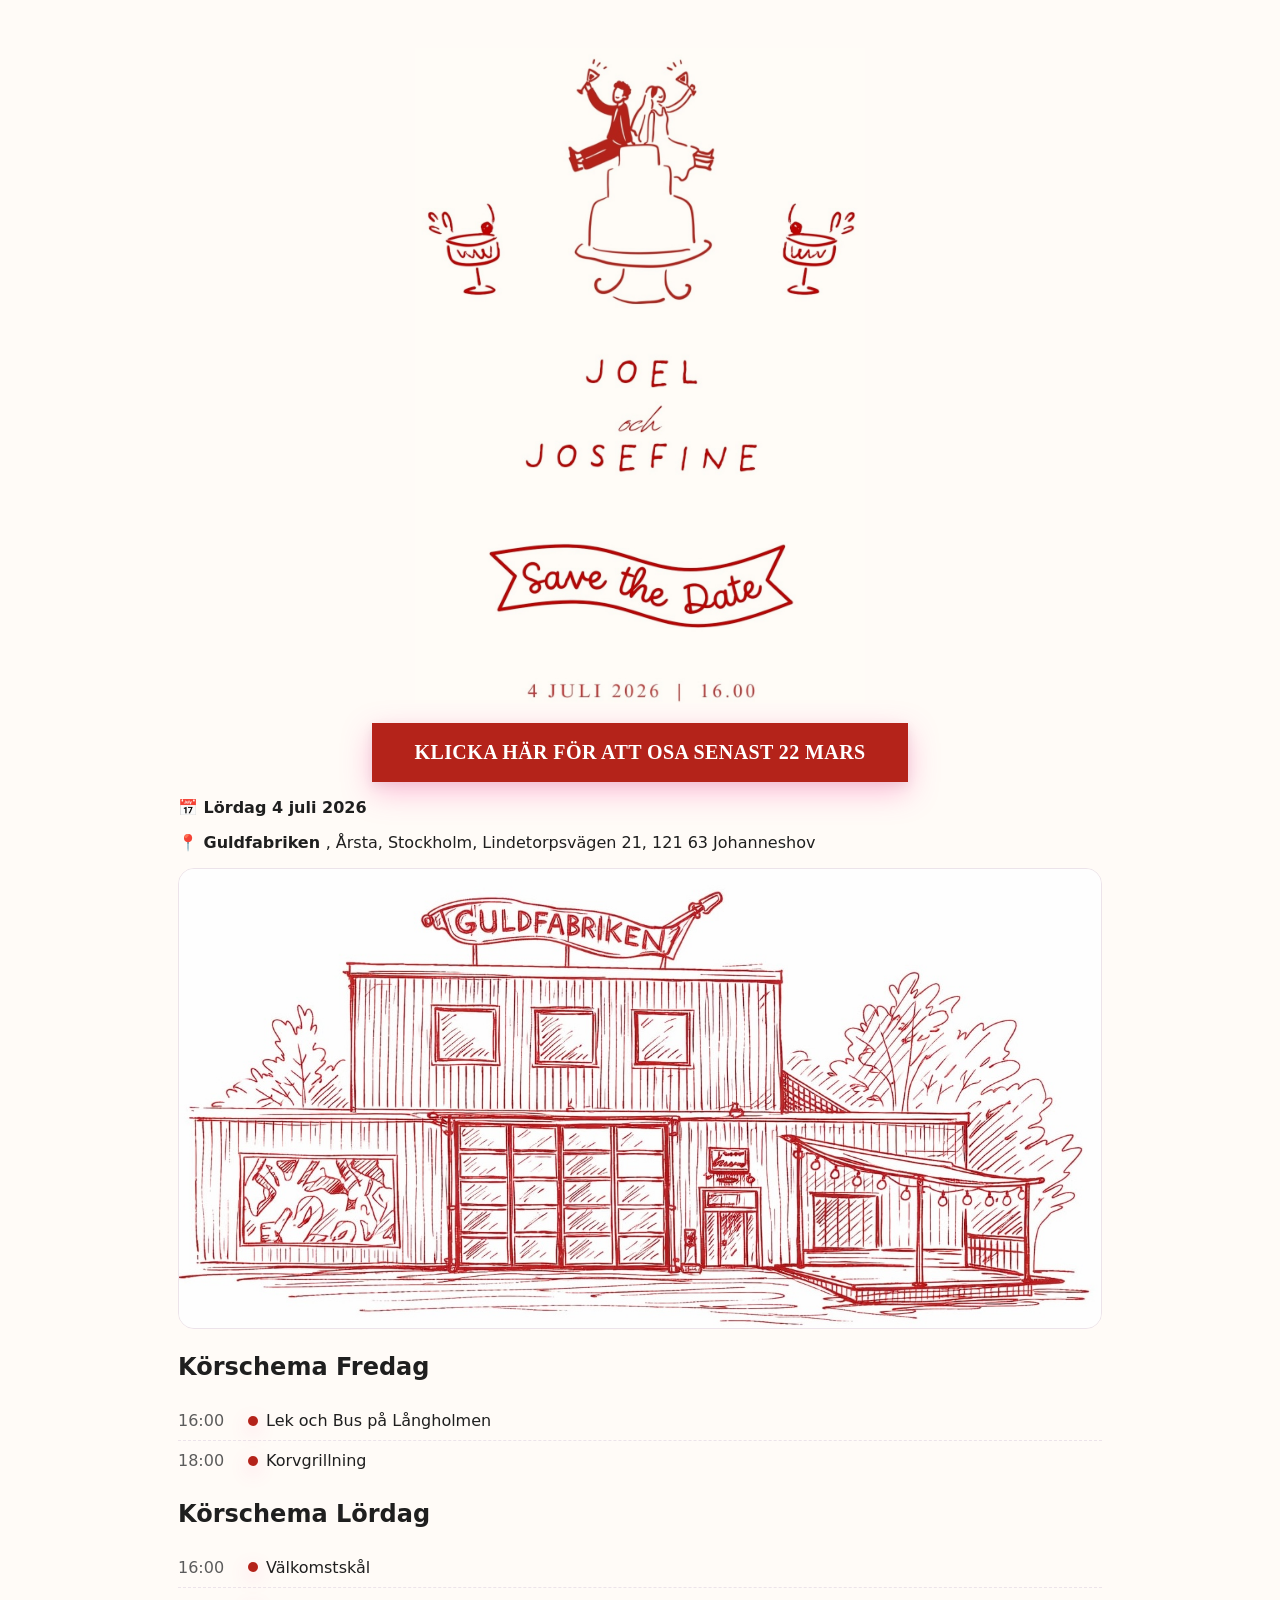
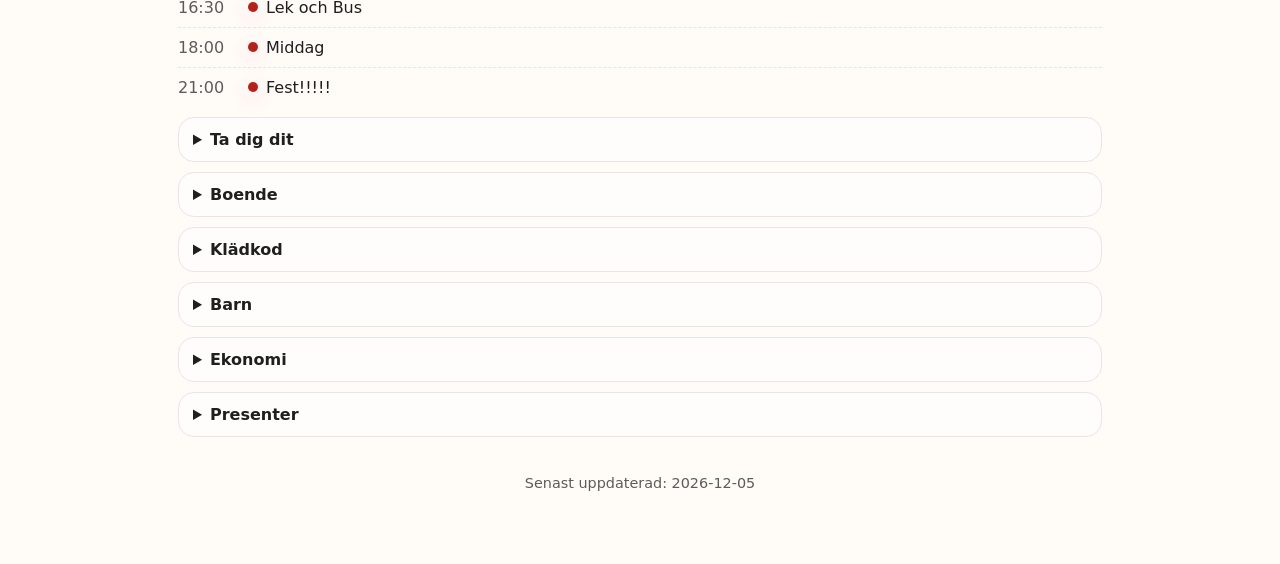
==== index.html @ f661229e "upp" ====
<!doctype html>
<html lang="sv">
<head>
  <meta charset="utf-8" />
  <meta name="viewport" content="width=device-width, initial-scale=1" />
  <title>Joel & Josefine</title>
  <meta name="description" content="Bröllopshemsida för Joel & Josefine" />
<link rel="stylesheet" href="./styles.css?v=1" /></head>
<body>
  </header>

  <main class="container">

<div class="center-image">
  <img src="assets/savethedate.jpeg" alt="Joel & Josefine">
</div>

    <div class="cta-row">
      <a
        class="btn primary"
        href="https://docs.google.com/forms/d/e/1FAIpQLSfTDEdN0o9dgWJ-GKYaxYtKRsd7kTZLzWm9V7zandOuiD_HTQ/viewform?usp=dialog"
        target="_blank"
        rel="noopener noreferrer"
      >KLICKA HÄR FÖR ATT OSA SENAST 22 MARS</a>
    </div>

    <section id="details" class="card">
      <div class="grid-2">
        <div>
          <p><strong>📅 Lördag 4 juli 2026</strong></p>

          <p>
            <strong>📍 <a href="https://maps.app.goo.gl/QRX7C6NhFpDCTyT98" target="_blank" rel="noopener noreferrer">
              Guldfabriken
            </a></strong>, Årsta, Stockholm, Lindetorpsvägen 21, 121 63 Johanneshov<br />
          </p>
        </div>

        <div class="image-wrap">
          <img src="assets/guldfabriken.jpeg" alt="Guldfabriken i Årsta" />
        </div>
      </div>
    </section>

    <section id="schedule" class="card">
      <h2>Körschema Fredag</h2>
      <ul class="timeline">
        <li><span class="time">16:00</span><span class="dot"></span><span class="item">Lek och Bus på Långholmen</span></li>
        <li><span class="time">18:00</span><span class="dot"></span><span class="item">Korvgrillning</span></li>
      </ul>
      <h2>Körschema Lördag</h2>
            <ul class="timeline">
        <li><span class="time">16:00</span><span class="dot"></span><span class="item">Välkomstskål</span></li>
        <li><span class="time">16:30</span><span class="dot"></span><span class="item">Lek och Bus</span></li>
        <li><span class="time">18:00</span><span class="dot"></span><span class="item">Middag</span></li>
        <li><span class="time">21:00</span><span class="dot"></span><span class="item">Fest!!!!!</span></li>
      </ul>
    </section>

    <section class="card">
       <details>
        <summary>Ta dig dit</summary>
        <p>Guldfabriken ligger i Årsta och nås enkelt med kollektivtrafik från centrala Stockholm.
            Från Gullmarsplan tar det cirka 10 minuter (buss 144 mot Älvsjö station med avgång varje kvart)
            kollektivt eller cirka 20 minuter till fots.</p>
      </details>
             <details>
        <summary>Boende</summary>
        <p> 
            Det är enkelt att ta taxi eller kollektivtrafik till Södermalm, där det finns gott om boenden i olika prisklasser.
            Några förslag:
          </p>
          <ul>
            <li>
              <a href="https://www.scandichotels.se/hotell/sverige/stockholm/scandic-malmen" target="_blank" rel="noopener noreferrer">
                Scandic Malmen
              </a> – centralt och prisvärt vid Medborgarplatsen.
            </li>
            <li>
              <a href="https://www.hotelrival.com" target="_blank" rel="noopener noreferrer">
                Hotel Rival
              </a> – ett elegant boutiquehotell vid Mariatorget.
            </li>
            <li>
              <a href="https://www.nordicchoicehotels.com/hotels/sweden/stockholm/clarion-hotel-stockholm/" target="_blank" rel="noopener noreferrer">
                Clarion Hotel Stockholm
              </a> – modernt och bekvämt med bra kommunikationer.
            </li>
            <li>
              <a href="https://www.mosebackehostel.com" target="_blank" rel="noopener noreferrer">
                Mosebacke Hostel
              </a> – ett enklare och budgetvänligt alternativ.
            </li>
          </ul>
      </details>
      <details>
        <summary>Klädkod</summary>
        <p>Sommarfin.</p>
      </details>
      <details>
        <summary>Barn</summary>
        <p>Vi önskar en barnfri tillställning. Tack för er förståelse 💛</p>
      </details>
      <details>
        <summary>Ekonomi</summary>
        <p>Kuvertavgift 500:- per person.</p>
      </details>
      <details>
        <summary>Presenter</summary>
        <p>INGA presenter!</p>
      </details>
    </section>

    <footer class="footer">
      <p class="tiny">Senast uppdaterad: <span id="updated"></span></p>
    </footer>

  </main>

  <script>
    document.getElementById("updated").textContent =
      new Date().toLocaleDateString("sv-SE");
  </script>
</body>
</html>
---- styles.css ----
:root{
  --bg:#fff7fb;
  --card:#ffffff;
  --ink:#1f1f1f;
  --muted:#5c5c5c;
  --line:#ece3ea;
  --accent:#b4231a;
  --accent2:#b4231a;
  --shadow: 0 12px 40px rgba(0,0,0,.08);
  --radius: 22px;
}

*{box-sizing:border-box}
html,body{margin:0;padding:0;height:100%}

body{
  min-height:100vh;
  font-family: ui-sans-serif, system-ui, -apple-system, Segoe UI, Roboto, Helvetica, Arial, "Apple Color Emoji","Segoe UI Emoji";
  color:var(--ink);

  background: #fffbf7;
}

a{color:inherit;text-decoration:none}
.container{max-width:980px;margin:0 auto;padding:28px}

.nav{
  display:flex;align-items:center;justify-content:space-between;
  max-width:980px;margin:0 auto;padding:14px 10px;
}
.brand{
  font-weight:800;letter-spacing:.08em;
  padding:10px 14px;border:1px solid var(--line);border-radius:999px;
  background:rgba(255,255,255,.6);backdrop-filter: blur(8px);
}
.links a{
  padding:10px 12px;border-radius:999px;color:var(--muted);
}
.links a:hover{background:rgba(255,255,255,.65);color:var(--ink)}

.kicker{color:var(--muted);margin:18px 0 10px}
h1{
  color: bd0200;
  margin:0;
  font-size: clamp(42px, 6vw, 72px);
  letter-spacing:-.02em;
}
.sub{display:flex;gap:10px;justify-content:center;flex-wrap:wrap;margin:14px 0 0}
.pill{
  border:1px solid var(--line);
  background:rgba(255,255,255,.7);
  border-radius:999px;padding:8px 12px;
  color:var(--muted);
}

.center-image {
  display: flex;
  justify-content: center;
  margin: 20px 0 20px;
}

.center-image img {
  width: 450px;   /* adjust size here */
  height: auto;
}

.cta-row{
  display:flex;
  justify-content:center;
}

.btn{
  font-family: "Times New Roman", Times, serif;
  display:inline-block;
  padding:18px 42px;              /* MUCH bigger */
  font-size:20px;                 /* larger text */
  font-weight:700;
  letter-spacing:.02em;
  transition: all .25s ease;
  cursor:pointer;
}

.btn.primary{
  background:linear-gradient(135deg, var(--accent), var(--accent2));
  color:white;
  border:none;
  box-shadow: 
    0 10px 30px rgba(255,79,163,.35),
    0 4px 10px rgba(0,0,0,.08);
}

/* STRONG hover */
.btn.primary:hover{
  transform: translateY(-4px) scale(1.03);
  box-shadow:
    0 18px 50px rgba(255,79,163,.45),
    0 8px 18px rgba(0,0,0,.15);
}

/* HERO IMAGE: styrs av HÖJD (inte bredd) */
.hero-image{
  max-width:980px;
  margin:14px auto 0;
  padding:0 10px 18px;
  display:flex;
  justify-content:center;
}
.hero-image img{
  height:260px;      /* ändra här om du vill */
  width:auto;
  max-width:100%;
  object-fit:cover;

  border-radius: var(--radius);
  box-shadow: var(--shadow);
  border:1px solid rgba(255,255,255,.6);
  background:#f2f2f2;
  display:block;
}

.card{
    background: #fffbf7;
}

@media (max-width: 760px){
  .grid-2{grid-template-columns: 1fr}
  .links{display:none}
  .hero-image img{height:220px;} /* mindre på mobil */
}

.image-wrap img{
  width:100%;height:100%;object-fit:cover;border-radius:16px;
  border:1px solid var(--line);background:#f2f2f2;
}
.caption{margin:8px 0 0;color:var(--muted);font-size:.9em}

.timeline{list-style:none;padding:0;margin:10px 0 0}
.timeline li{
  display:grid;grid-template-columns: 70px 18px 1fr;
  align-items:center;
  padding:10px 0;
  border-bottom:1px dashed var(--line);
}
.timeline li:last-child{border-bottom:none}
.time{color:var(--muted);font-variant-numeric: tabular-nums}
.dot{
  width:10px;height:10px;border-radius:50%;
  background:linear-gradient(135deg, var(--accent), var(--accent2));
  box-shadow:0 6px 18px rgba(255,79,163,.25);
}

.rsvp-box{
  margin-top:10px;
  border:1px solid var(--line);
  background:rgba(255,255,255,.6);
  border-radius:18px;
  padding:16px;
}
.divider{height:1px;background:var(--line);margin:14px 0}
.mono{font-family: ui-monospace, SFMono-Regular, Menlo, Monaco, Consolas, "Liberation Mono", "Courier New", monospace}

details{
  border:1px solid var(--line);
  border-radius:16px;
  padding:12px 14px;
  margin:10px 0;
  background:rgba(255,255,255,.65);
}
summary{cursor:pointer;font-weight:600}
.footer{padding:14px 0 30px;text-align:center;color:var(--muted)}
.tiny{font-size:.9em}
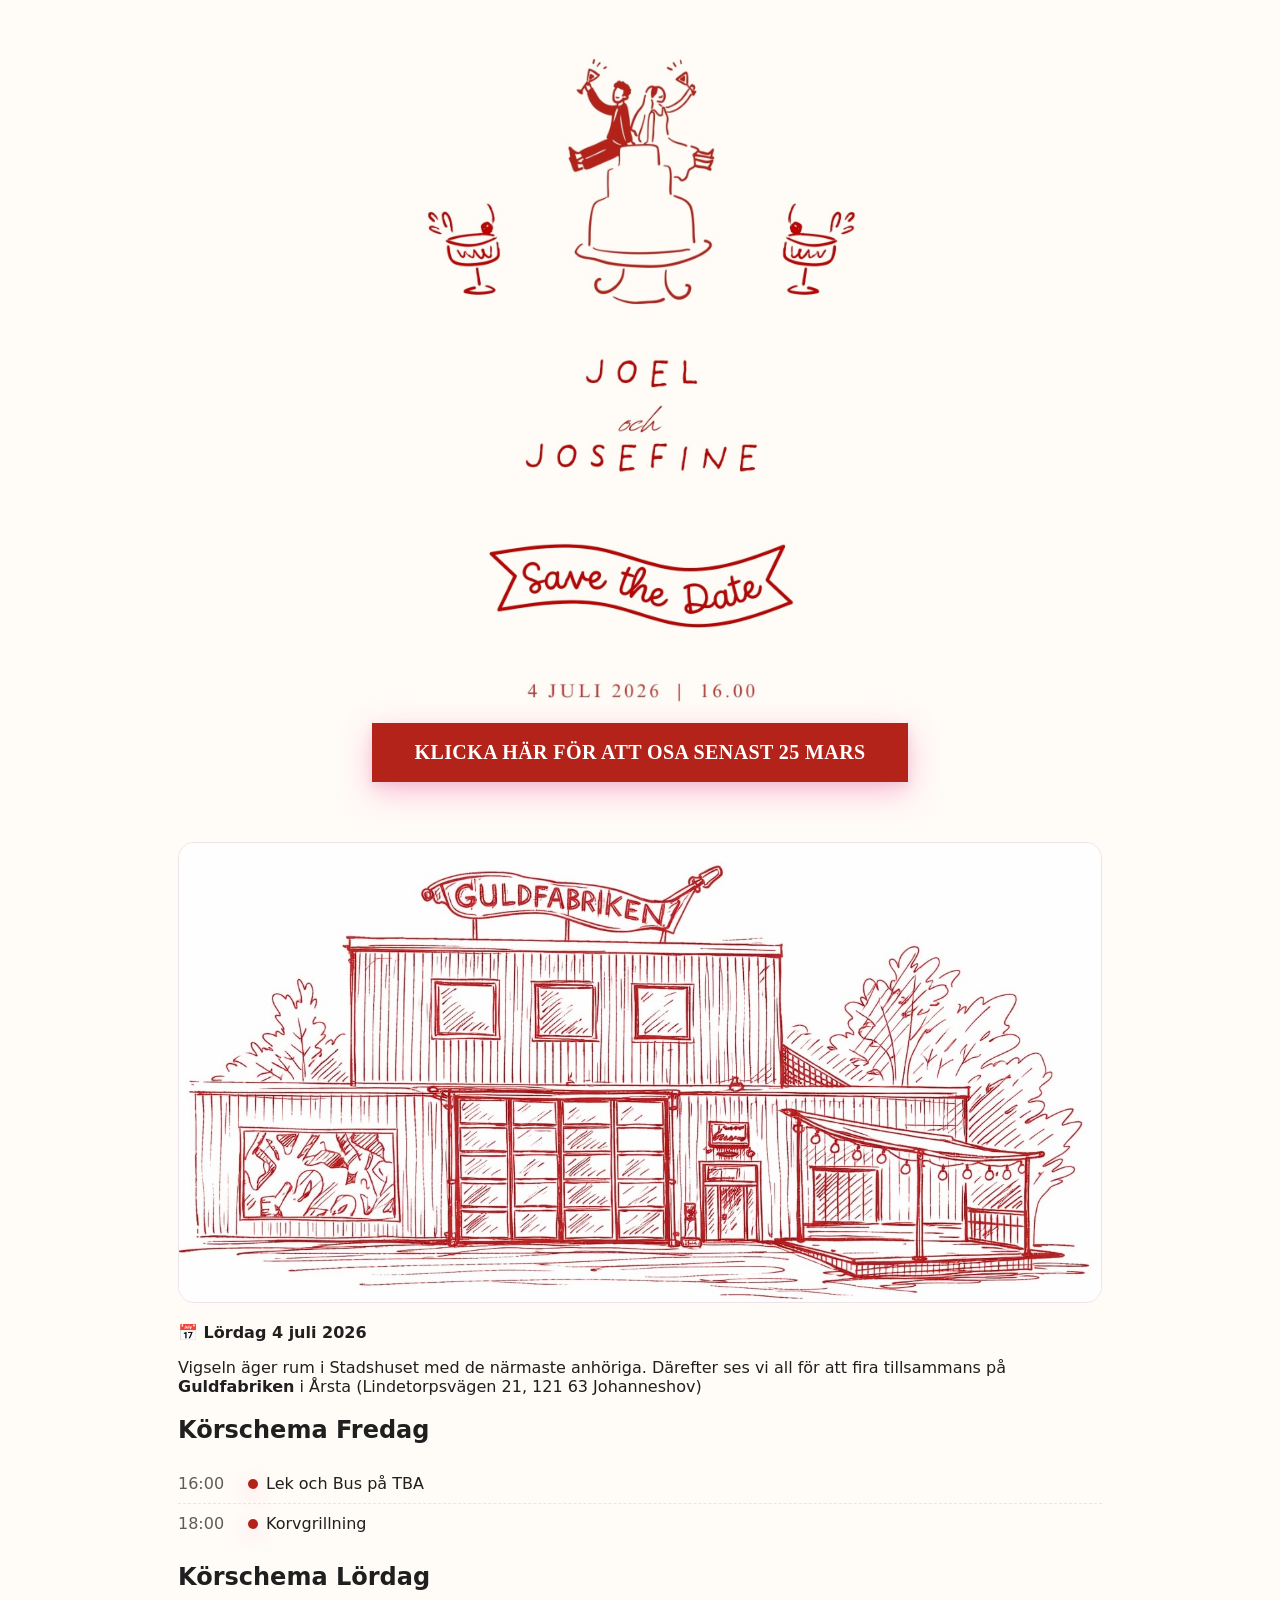
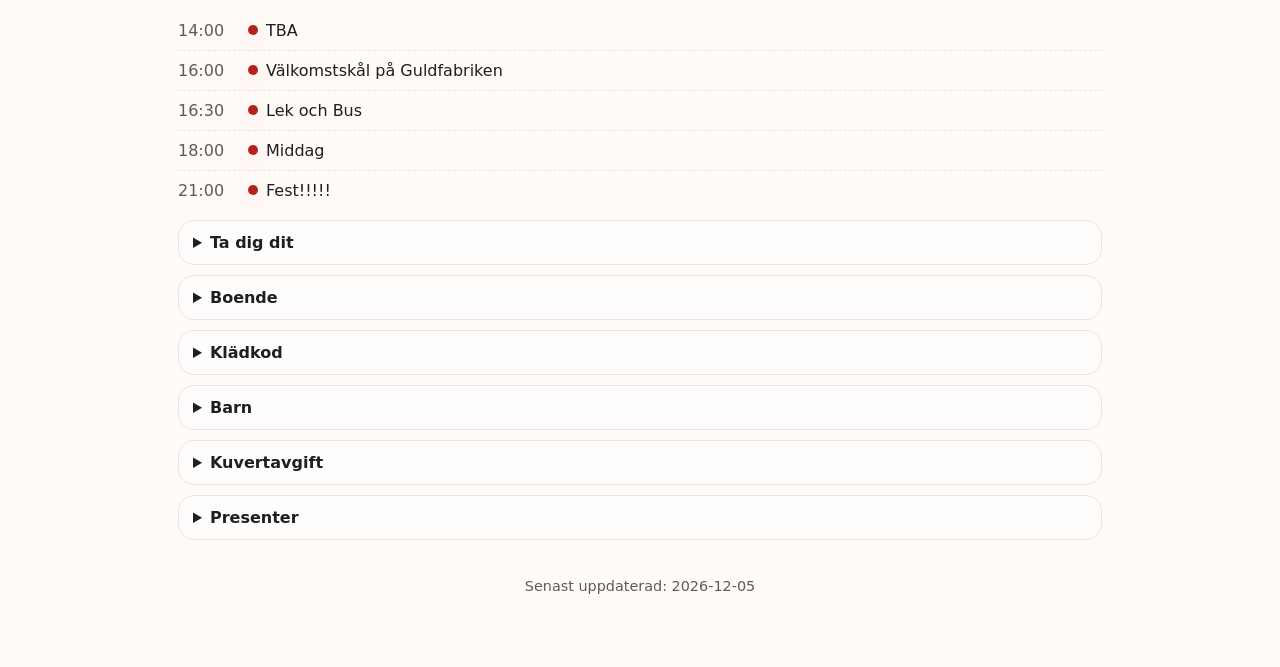
==== commit 619b6629: "hej" ====
--- a/index.html
+++ b/index.html
@@ -16,41 +16,43 @@
 </div>
 
     <div class="cta-row">
-      <a
-        class="btn primary"
-        href="https://docs.google.com/forms/d/e/1FAIpQLSfTDEdN0o9dgWJ-GKYaxYtKRsd7kTZLzWm9V7zandOuiD_HTQ/viewform?usp=dialog"
-        target="_blank"
-        rel="noopener noreferrer"
-      >KLICKA HÄR FÖR ATT OSA SENAST 22 MARS</a>
-    </div>
+  <a
+    class="btn primary"
+    href="https://docs.google.com/forms/d/e/1FAIpQLSfTDEdN0o9dgWJ-GKYaxYtKRsd7kTZLzWm9V7zandOuiD_HTQ/viewform?usp=dialog"
+    target="_blank"
+    rel="noopener noreferrer"
+  >
+    KLICKA HÄR FÖR ATT OSA SENAST 25 MARS
+  </a>
+</div>
 
-    <section id="details" class="card">
+<div class="image-wrap" style="margin-top:60px;">
+  <img src="assets/guldfabriken.jpeg" alt="Guldfabriken i Årsta" />
+</div>
+
+        <section id="details" class="card">
       <div class="grid-2">
         <div>
           <p><strong>📅 Lördag 4 juli 2026</strong></p>
 
           <p>
-            <strong>📍 <a href="https://maps.app.goo.gl/QRX7C6NhFpDCTyT98" target="_blank" rel="noopener noreferrer">
-              Guldfabriken
-            </a></strong>, Årsta, Stockholm, Lindetorpsvägen 21, 121 63 Johanneshov<br />
+            Vigseln äger rum i Stadshuset med de närmaste anhöriga. Därefter ses vi all för att fira tillsammans på
+            <a href="https://maps.app.goo.gl/QRX7C6NhFpDCTyT98" target="_blank" rel="noopener noreferrer">
+              <strong>Guldfabriken</strong></a> i Årsta (Lindetorpsvägen 21, 121 63 Johanneshov)<br />
           </p>
+
         </div>
-
-        <div class="image-wrap">
-          <img src="assets/guldfabriken.jpeg" alt="Guldfabriken i Årsta" />
-        </div>
-      </div>
-    </section>
 
     <section id="schedule" class="card">
       <h2>Körschema Fredag</h2>
       <ul class="timeline">
-        <li><span class="time">16:00</span><span class="dot"></span><span class="item">Lek och Bus på Långholmen</span></li>
+        <li><span class="time">16:00</span><span class="dot"></span><span class="item">Lek och Bus på TBA</span></li>
         <li><span class="time">18:00</span><span class="dot"></span><span class="item">Korvgrillning</span></li>
       </ul>
       <h2>Körschema Lördag</h2>
             <ul class="timeline">
-        <li><span class="time">16:00</span><span class="dot"></span><span class="item">Välkomstskål</span></li>
+        <li><span class="time">14:00</span><span class="dot"></span><span class="item">TBA</span></li>
+        <li><span class="time">16:00</span><span class="dot"></span><span class="item">Välkomstskål på Guldfabriken</span></li>
         <li><span class="time">16:30</span><span class="dot"></span><span class="item">Lek och Bus</span></li>
         <li><span class="time">18:00</span><span class="dot"></span><span class="item">Middag</span></li>
         <li><span class="time">21:00</span><span class="dot"></span><span class="item">Fest!!!!!</span></li>
@@ -99,11 +101,11 @@
       </details>
       <details>
         <summary>Barn</summary>
-        <p>Vi önskar en barnfri tillställning. Tack för er förståelse 💛</p>
+        <p>Vi önskar en barnfri tillställning. Tack för er förståelse!</p>
       </details>
       <details>
-        <summary>Ekonomi</summary>
-        <p>Kuvertavgift 500:- per person.</p>
+        <summary>Kuvertavgift</summary>
+        <p>Vi ber om ett bidrag till middagen om 500 kr per person.</p>
       </details>
       <details>
         <summary>Presenter</summary>
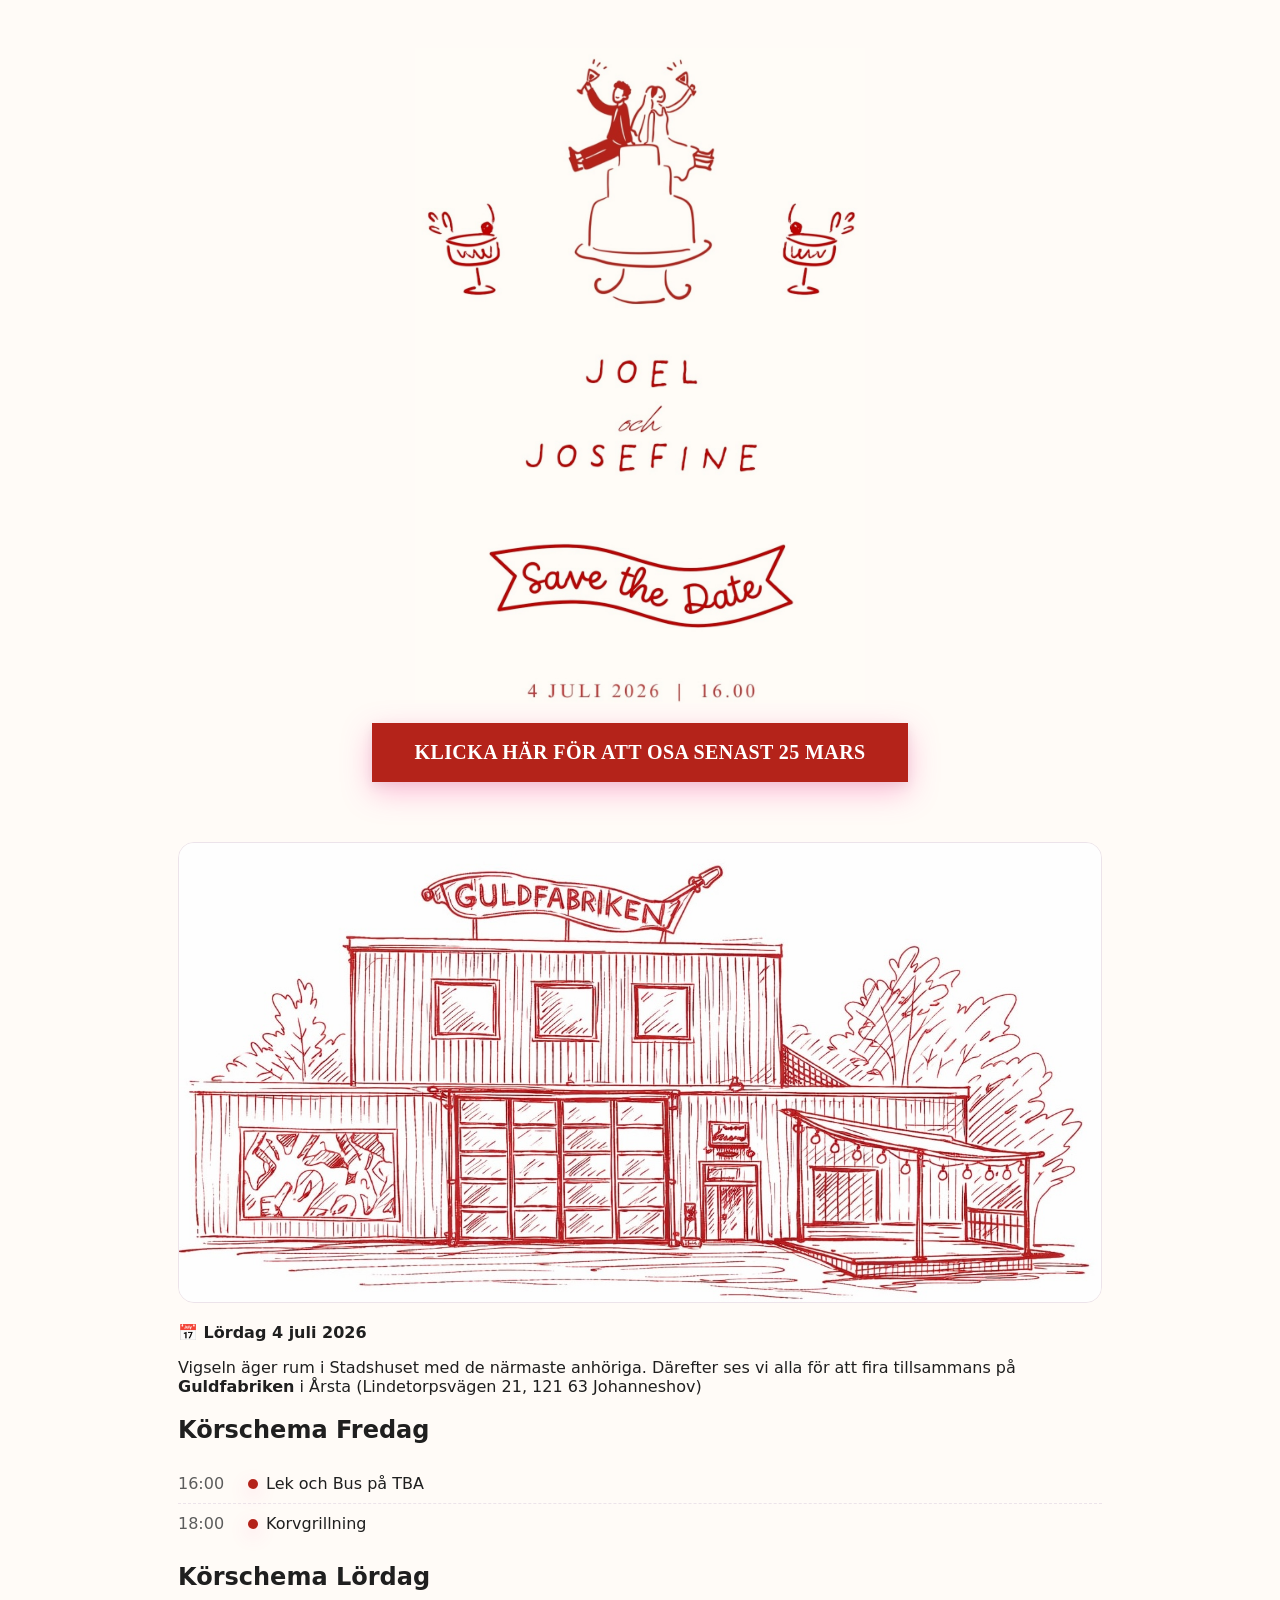
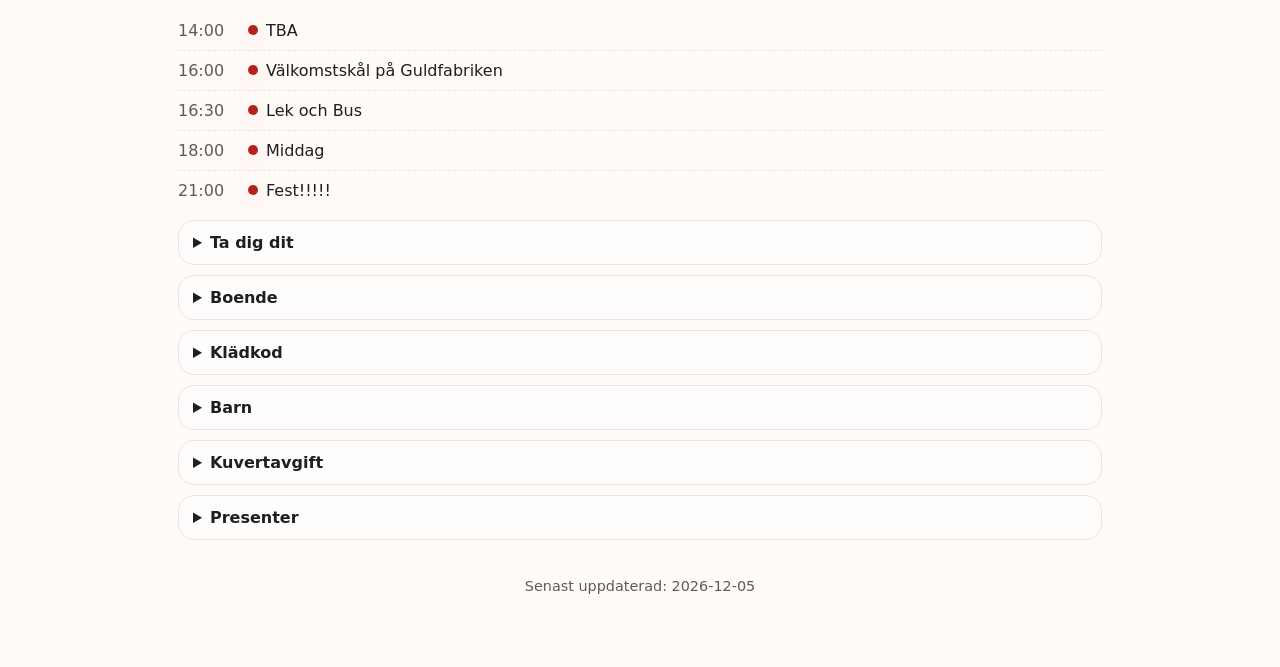
==== commit 0355e249: "a" ====
--- a/index.html
+++ b/index.html
@@ -36,7 +36,7 @@
           <p><strong>📅 Lördag 4 juli 2026</strong></p>
 
           <p>
-            Vigseln äger rum i Stadshuset med de närmaste anhöriga. Därefter ses vi all för att fira tillsammans på
+            Vigseln äger rum i Stadshuset med de närmaste anhöriga. Därefter ses vi alla för att fira tillsammans på
             <a href="https://maps.app.goo.gl/QRX7C6NhFpDCTyT98" target="_blank" rel="noopener noreferrer">
               <strong>Guldfabriken</strong></a> i Årsta (Lindetorpsvägen 21, 121 63 Johanneshov)<br />
           </p>
@@ -105,7 +105,7 @@
       </details>
       <details>
         <summary>Kuvertavgift</summary>
-        <p>Vi ber om ett bidrag till middagen om 500 kr per person.</p>
+        <p>Vi ber om ett bidrag till middagen om 500 kr per person. Inbetalning sker senast den 25 maj via swish till 0735019064. Kom ihåg att märka betalningen med namn.</p>
       </details>
       <details>
         <summary>Presenter</summary>
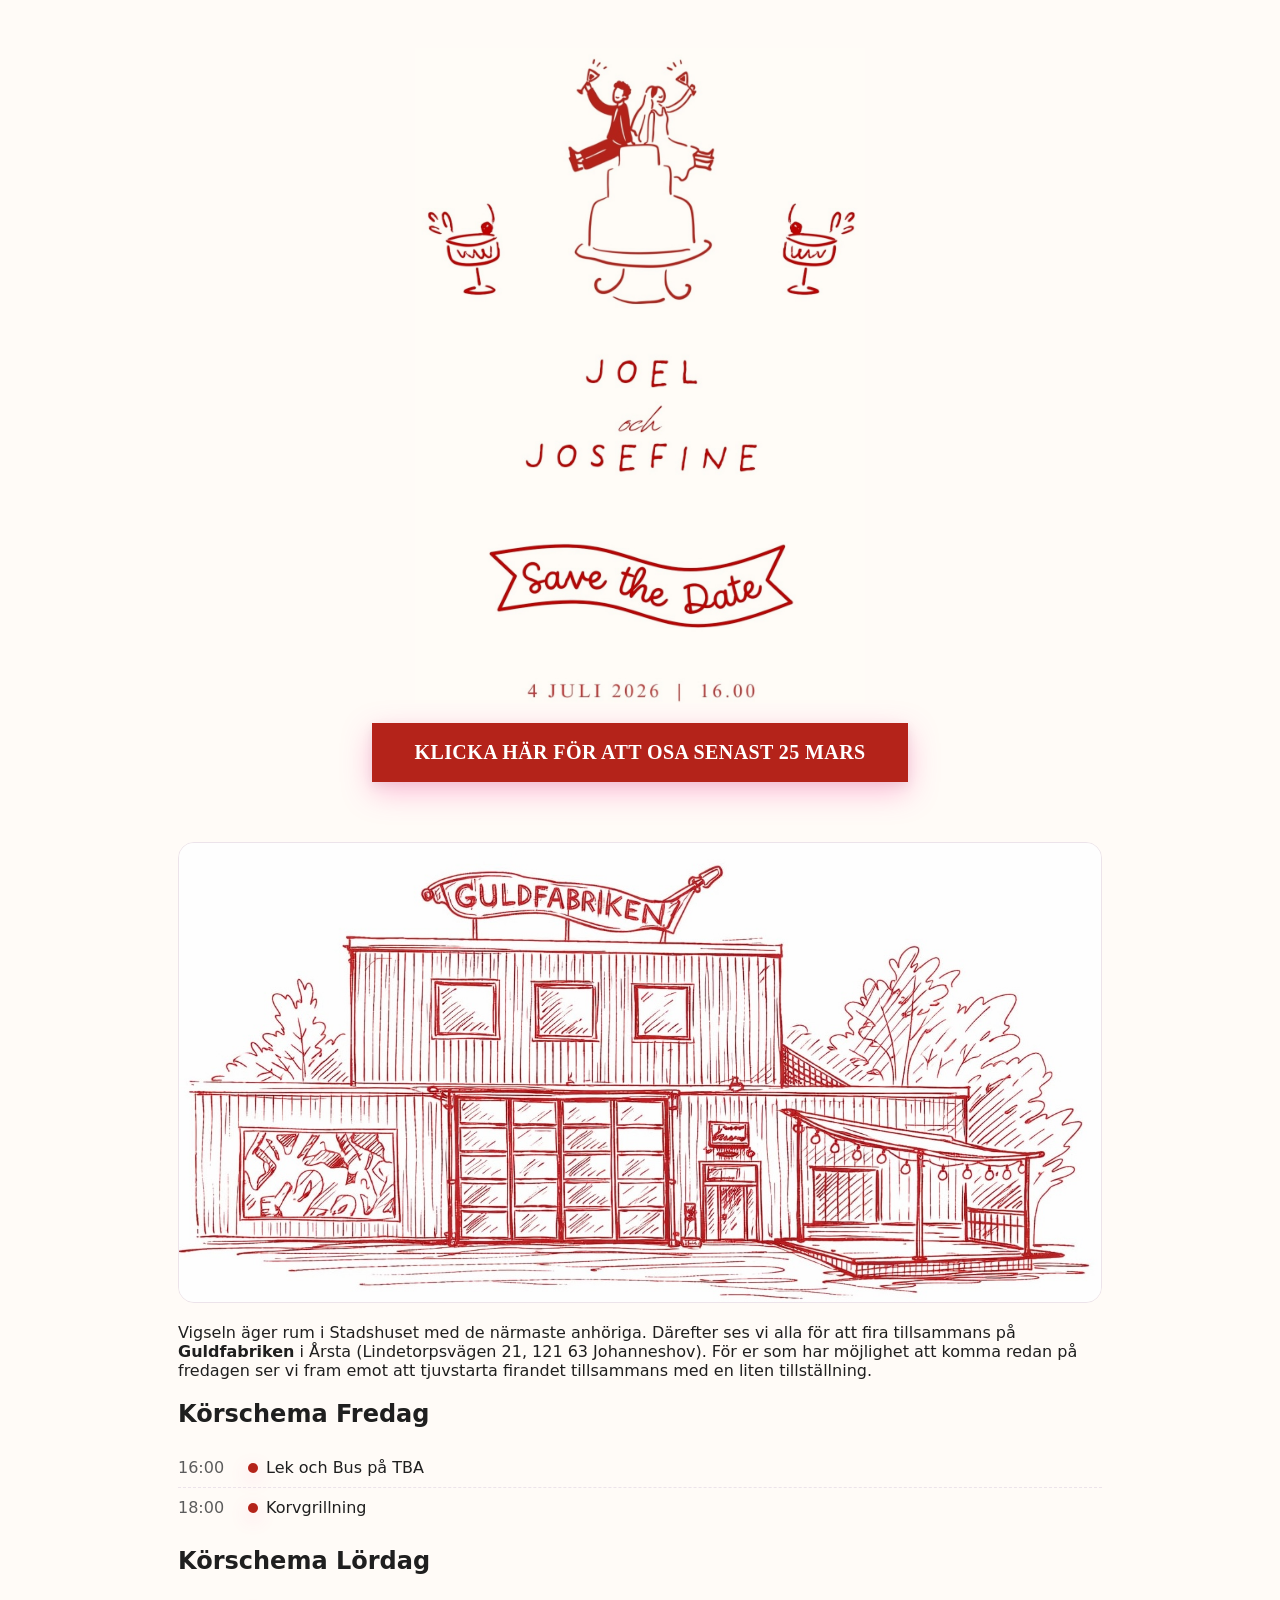
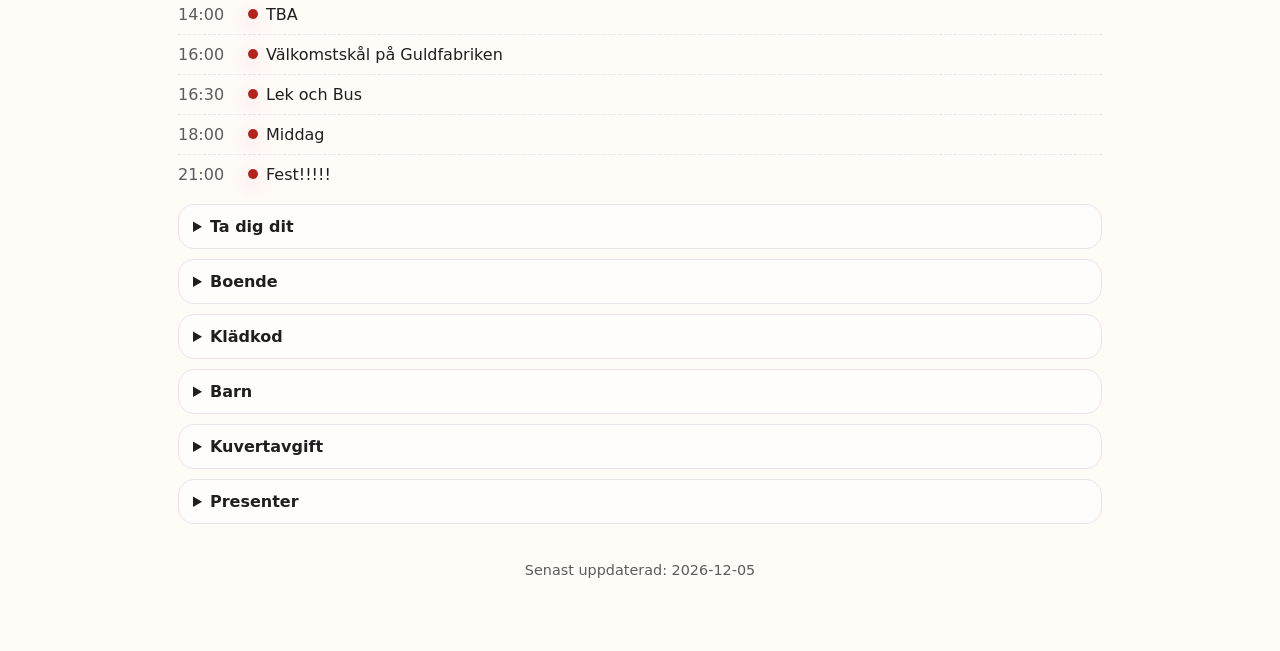
==== commit aed307d0: "schema" ====
--- a/index.html
+++ b/index.html
@@ -33,12 +33,11 @@
         <section id="details" class="card">
       <div class="grid-2">
         <div>
-          <p><strong>📅 Lördag 4 juli 2026</strong></p>
-
           <p>
             Vigseln äger rum i Stadshuset med de närmaste anhöriga. Därefter ses vi alla för att fira tillsammans på
             <a href="https://maps.app.goo.gl/QRX7C6NhFpDCTyT98" target="_blank" rel="noopener noreferrer">
-              <strong>Guldfabriken</strong></a> i Årsta (Lindetorpsvägen 21, 121 63 Johanneshov)<br />
+              <strong>Guldfabriken</strong></a> i Årsta (Lindetorpsvägen 21, 121 63 Johanneshov). 
+              För er som har möjlighet att komma redan på fredagen ser vi fram emot att tjuvstarta firandet tillsammans med en liten tillställning.<br />
           </p>
 
         </div>
@@ -109,7 +108,7 @@
       </details>
       <details>
         <summary>Presenter</summary>
-        <p>INGA presenter!</p>
+        <p>Att ni deltar är nog med present för oss ❤</p>
       </details>
     </section>
 
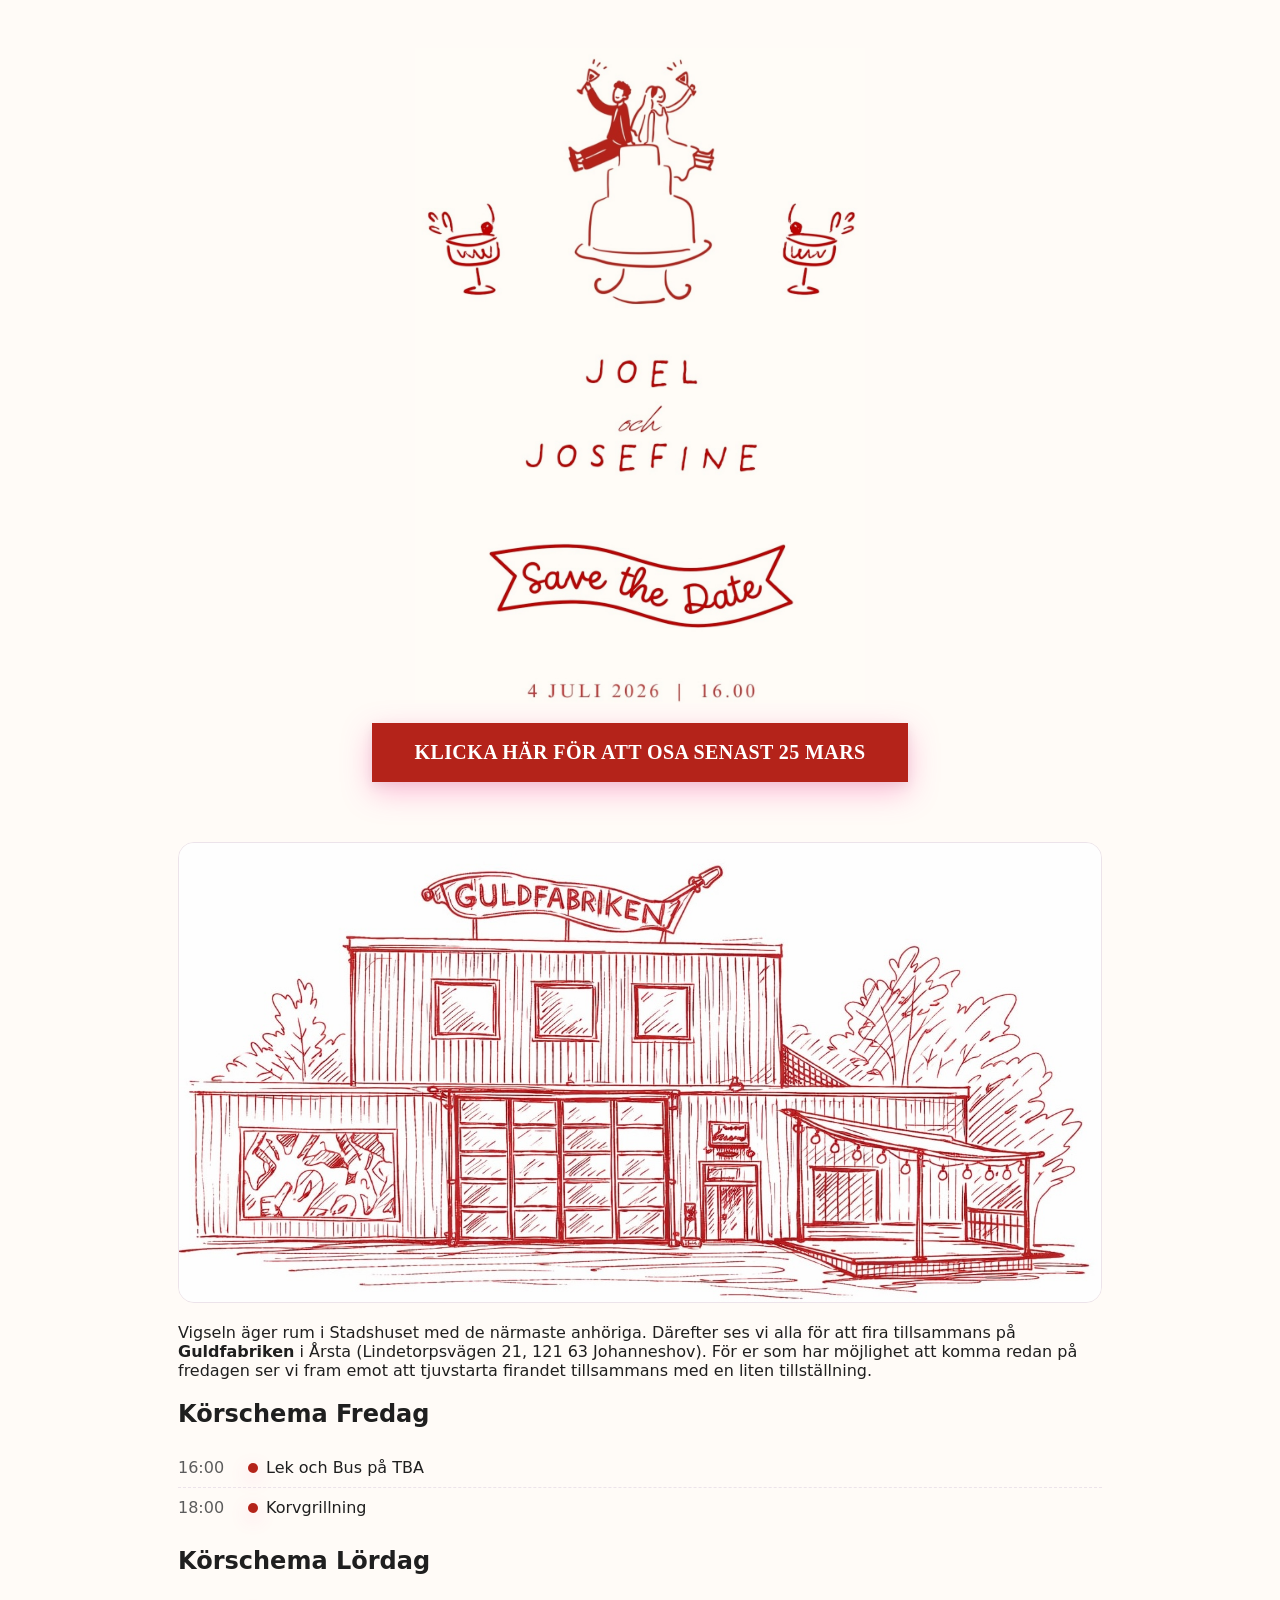
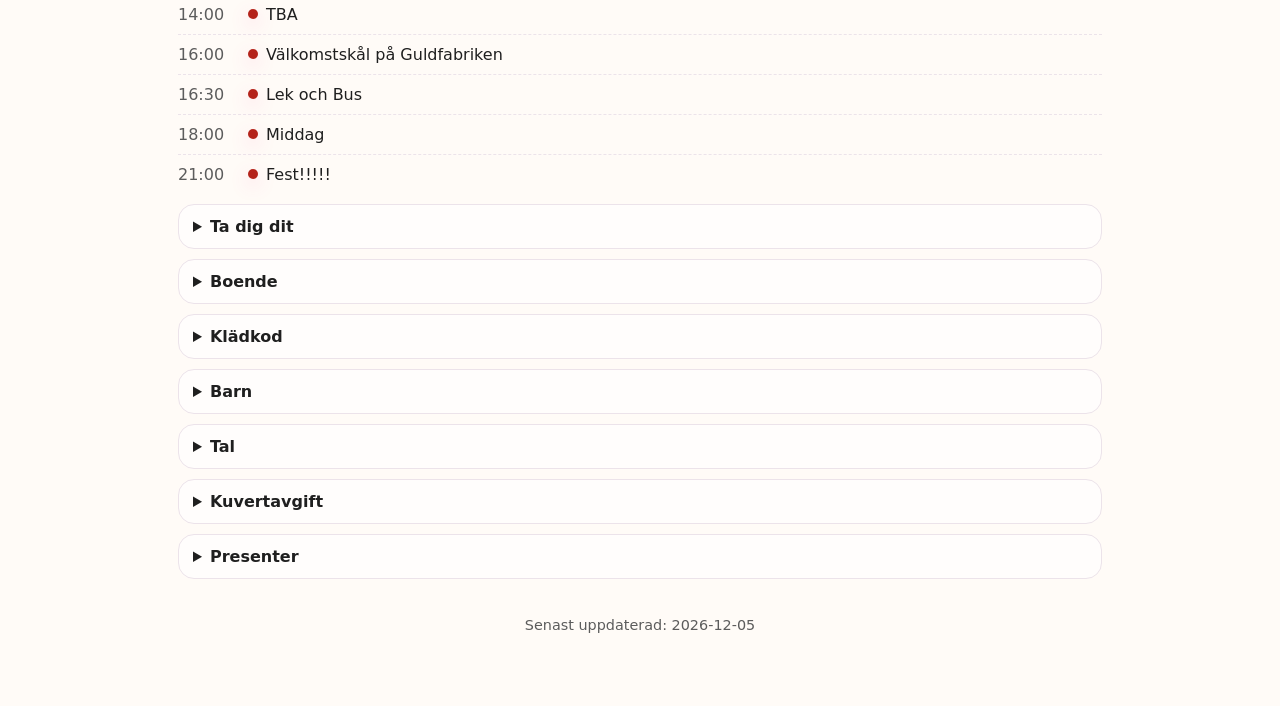
==== commit 5805c7d6: "tal" ====
--- a/index.html
+++ b/index.html
@@ -102,6 +102,10 @@
         <summary>Barn</summary>
         <p>Vi önskar en barnfri tillställning. Tack för er förståelse!</p>
       </details>
+            <details>
+        <summary>Tal</summary>
+        <p>Vill du hålla tal? Kontaka Christian (sjostrand.ch@gmail.com) eller Andrea (calais.andrea@gmail.com)</p>
+      </details>
       <details>
         <summary>Kuvertavgift</summary>
         <p>Vi ber om ett bidrag till middagen om 500 kr per person. Inbetalning sker senast den 25 maj via swish till 0735019064. Kom ihåg att märka betalningen med namn.</p>
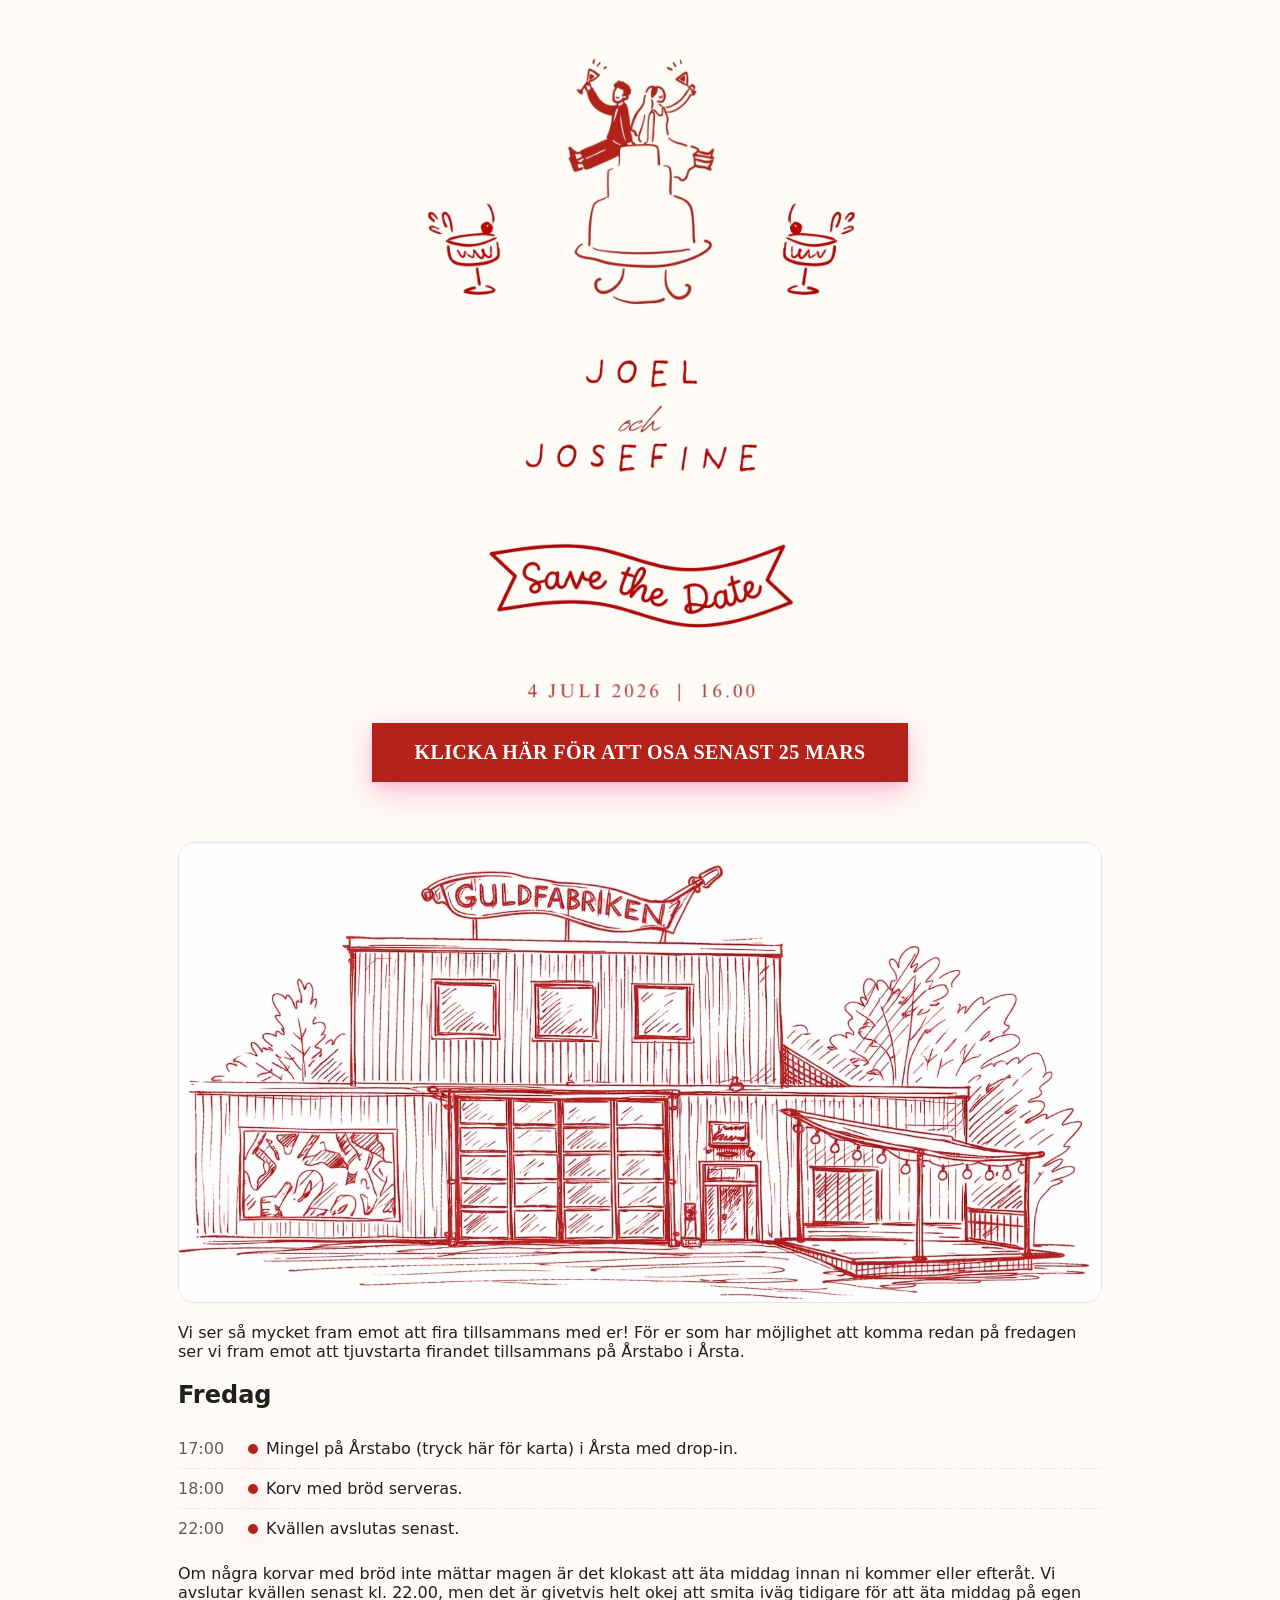
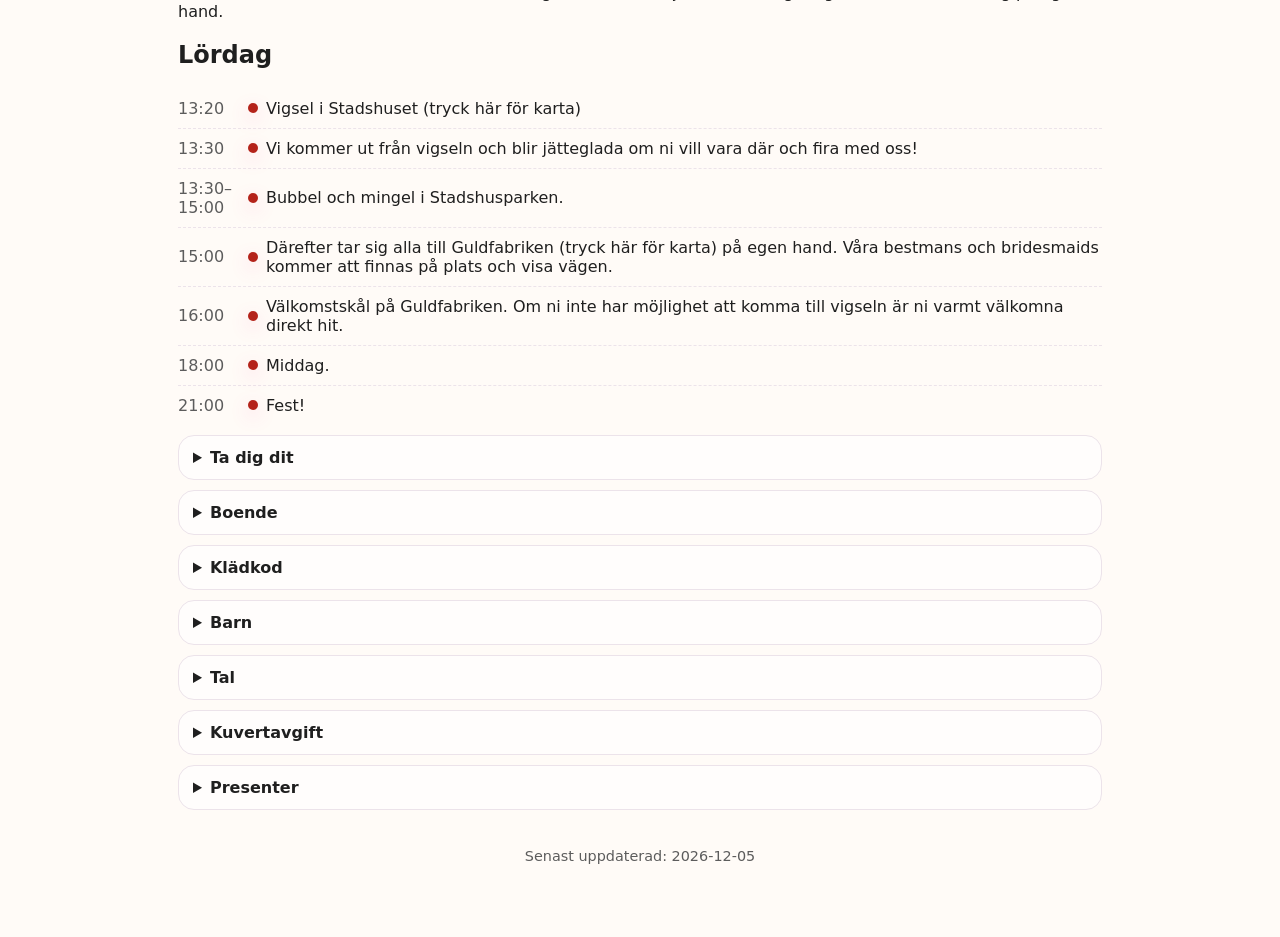
==== commit 6ba2ccf7: "updates" ====
--- a/index.html
+++ b/index.html
@@ -5,119 +5,234 @@
   <meta name="viewport" content="width=device-width, initial-scale=1" />
   <title>Joel & Josefine</title>
   <meta name="description" content="Bröllopshemsida för Joel & Josefine" />
-<link rel="stylesheet" href="./styles.css?v=1" /></head>
+  <link rel="stylesheet" href="./styles.css?v=1" />
+</head>
 <body>
-  </header>
 
   <main class="container">
 
-<div class="center-image">
-  <img src="assets/savethedate.jpeg" alt="Joel & Josefine">
-</div>
+    <div class="center-image">
+      <img src="assets/savethedate.jpeg" alt="Joel & Josefine">
+    </div>
 
     <div class="cta-row">
-  <a
-    class="btn primary"
-    href="https://docs.google.com/forms/d/e/1FAIpQLSfTDEdN0o9dgWJ-GKYaxYtKRsd7kTZLzWm9V7zandOuiD_HTQ/viewform?usp=dialog"
-    target="_blank"
-    rel="noopener noreferrer"
-  >
-    KLICKA HÄR FÖR ATT OSA SENAST 25 MARS
-  </a>
-</div>
-
-<div class="image-wrap" style="margin-top:60px;">
-  <img src="assets/guldfabriken.jpeg" alt="Guldfabriken i Årsta" />
-</div>
-
-        <section id="details" class="card">
-      <div class="grid-2">
-        <div>
-          <p>
-            Vigseln äger rum i Stadshuset med de närmaste anhöriga. Därefter ses vi alla för att fira tillsammans på
-            <a href="https://maps.app.goo.gl/QRX7C6NhFpDCTyT98" target="_blank" rel="noopener noreferrer">
-              <strong>Guldfabriken</strong></a> i Årsta (Lindetorpsvägen 21, 121 63 Johanneshov). 
-              För er som har möjlighet att komma redan på fredagen ser vi fram emot att tjuvstarta firandet tillsammans med en liten tillställning.<br />
-          </p>
-
-        </div>
+      <a
+        class="btn primary"
+        href="https://docs.google.com/forms/d/e/1FAIpQLSfTDEdN0o9dgWJ-GKYaxYtKRsd7kTZLzWm9V7zandOuiD_HTQ/viewform?usp=dialog"
+        target="_blank"
+        rel="noopener noreferrer">
+        KLICKA HÄR FÖR ATT OSA SENAST 25 MARS
+      </a>
+    </div>
+
+    <div class="image-wrap" style="margin-top:60px;">
+      <img src="assets/guldfabriken.jpeg" alt="Guldfabriken i Årsta" />
+    </div>
+
+    <section id="details" class="card">
+      <p>
+        Vi ser så mycket fram emot att fira tillsammans med er!
+        För er som har möjlighet att komma redan på fredagen ser vi fram emot
+        att tjuvstarta firandet tillsammans på Årstabo i Årsta.
+      </p>
+    </section>
 
     <section id="schedule" class="card">
-      <h2>Körschema Fredag</h2>
+
+      <h2>Fredag</h2>
+
       <ul class="timeline">
-        <li><span class="time">16:00</span><span class="dot"></span><span class="item">Lek och Bus på TBA</span></li>
-        <li><span class="time">18:00</span><span class="dot"></span><span class="item">Korvgrillning</span></li>
+ <li>
+  <span class="time">17:00</span>
+  <span class="dot"></span>
+  <span class="item">
+   Mingel på Årstabo
+<a href="https://maps.app.goo.gl/WqUMzWkim1WtfB4r7" target="_blank">
+  (tryck här för karta)
+</a>
+    i Årsta med drop-in.
+  </span>
+</li>
+
+        <li>
+          <span class="time">18:00</span>
+          <span class="dot"></span>
+          <span class="item">Korv med bröd serveras.</span>
+        </li>
+
+        <li>
+          <span class="time">22:00</span>
+          <span class="dot"></span>
+          <span class="item">Kvällen avslutas senast.</span>
+        </li>
       </ul>
-      <h2>Körschema Lördag</h2>
-            <ul class="timeline">
-        <li><span class="time">14:00</span><span class="dot"></span><span class="item">TBA</span></li>
-        <li><span class="time">16:00</span><span class="dot"></span><span class="item">Välkomstskål på Guldfabriken</span></li>
-        <li><span class="time">16:30</span><span class="dot"></span><span class="item">Lek och Bus</span></li>
-        <li><span class="time">18:00</span><span class="dot"></span><span class="item">Middag</span></li>
-        <li><span class="time">21:00</span><span class="dot"></span><span class="item">Fest!!!!!</span></li>
-      </ul>
+
+      <p>
+        Om några korvar med bröd inte mättar magen är det klokast att äta
+        middag innan ni kommer eller efteråt. Vi avslutar kvällen senast
+        kl. 22.00, men det är givetvis helt okej att smita iväg tidigare
+        för att äta middag på egen hand.
+      </p>
+
+<h2>Lördag</h2>
+
+<ul class="timeline">
+
+  <li>
+    <span class="time">13:20</span>
+    <span class="dot"></span>
+    <span class="item">
+     Vigsel i Stadshuset
+<a href="https://maps.app.goo.gl/kynHE7STxPR8Dzto8" target="_blank">
+  (tryck här för karta)
+</a>
+    </span>
+  </li>
+
+  <li>
+    <span class="time">13:30</span>
+    <span class="dot"></span>
+    <span class="item">
+      Vi kommer ut från vigseln och blir jätteglada om ni vill vara där och
+      fira med oss!
+    </span>
+  </li>
+
+  <li>
+    <span class="time">13:30–15:00</span>
+    <span class="dot"></span>
+    <span class="item">
+      Bubbel och mingel i Stadshusparken.
+    </span>
+  </li>
+
+  <li>
+    <span class="time">15:00</span>
+    <span class="dot"></span>
+    <span class="item">
+      Därefter tar sig alla till Guldfabriken <a href="https://maps.app.goo.gl/LEAB4Msj2n3Gme1n6" target="_blank">
+  (tryck här för karta)
+</a> på egen hand. Våra bestmans och
+      bridesmaids kommer att finnas på plats och visa vägen.
+    </span>
+  </li>
+
+  <li>
+    <span class="time">16:00</span>
+    <span class="dot"></span>
+    <span class="item">
+      Välkomstskål på Guldfabriken. Om ni inte har möjlighet att komma till
+      vigseln är ni varmt välkomna direkt hit.
+    </span>
+  </li>
+
+  <li>
+    <span class="time">18:00</span>
+    <span class="dot"></span>
+    <span class="item">Middag.</span>
+  </li>
+
+  <li>
+    <span class="time">21:00</span>
+    <span class="dot"></span>
+    <span class="item">Fest!</span>
+  </li>
+
+</ul>
+
     </section>
 
     <section class="card">
-       <details>
+
+      <details>
         <summary>Ta dig dit</summary>
-        <p>Guldfabriken ligger i Årsta och nås enkelt med kollektivtrafik från centrala Stockholm.
-            Från Gullmarsplan tar det cirka 10 minuter (buss 144 mot Älvsjö station med avgång varje kvart)
-            kollektivt eller cirka 20 minuter till fots.</p>
-      </details>
-             <details>
+        <p>
+          Guldfabriken ligger i Årsta och nås enkelt med kollektivtrafik från
+          centrala Stockholm. Från Gullmarsplan tar det cirka 10 minuter med
+          buss 144 mot Älvsjö station eller cirka 20 minuter till fots.
+        </p>
+      </details>
+
+      <details>
         <summary>Boende</summary>
-        <p> 
-            Det är enkelt att ta taxi eller kollektivtrafik till Södermalm, där det finns gott om boenden i olika prisklasser.
-            Några förslag:
-          </p>
-          <ul>
-            <li>
-              <a href="https://www.scandichotels.se/hotell/sverige/stockholm/scandic-malmen" target="_blank" rel="noopener noreferrer">
-                Scandic Malmen
-              </a> – centralt och prisvärt vid Medborgarplatsen.
-            </li>
-            <li>
-              <a href="https://www.hotelrival.com" target="_blank" rel="noopener noreferrer">
-                Hotel Rival
-              </a> – ett elegant boutiquehotell vid Mariatorget.
-            </li>
-            <li>
-              <a href="https://www.nordicchoicehotels.com/hotels/sweden/stockholm/clarion-hotel-stockholm/" target="_blank" rel="noopener noreferrer">
-                Clarion Hotel Stockholm
-              </a> – modernt och bekvämt med bra kommunikationer.
-            </li>
-            <li>
-              <a href="https://www.mosebackehostel.com" target="_blank" rel="noopener noreferrer">
-                Mosebacke Hostel
-              </a> – ett enklare och budgetvänligt alternativ.
-            </li>
-          </ul>
-      </details>
+
+        <p>
+          Det är enkelt att ta taxi eller kollektivtrafik till Södermalm,
+          där det finns gott om boenden i olika prisklasser.
+          Några förslag:
+        </p>
+
+        <ul>
+          <li>
+            <a href="https://www.scandichotels.se/hotell/sverige/stockholm/scandic-malmen" target="_blank">
+              Scandic Malmen
+            </a>
+            – centralt och prisvärt vid Medborgarplatsen.
+          </li>
+
+          <li>
+            <a href="https://www.hotelrival.com" target="_blank">
+              Hotel Rival
+            </a>
+            – ett elegant boutiquehotell vid Mariatorget.
+          </li>
+
+          <li>
+            <a href="https://www.nordicchoicehotels.com/hotels/sweden/stockholm/clarion-hotel-stockholm/" target="_blank">
+              Clarion Hotel Stockholm
+            </a>
+            – modernt och bekvämt med bra kommunikationer.
+          </li>
+
+          <li>
+            <a href="https://www.mosebackehostel.com" target="_blank">
+              Mosebacke Hostel
+            </a>
+            – ett enklare och budgetvänligt alternativ.
+          </li>
+        </ul>
+      </details>
+
       <details>
         <summary>Klädkod</summary>
         <p>Sommarfin.</p>
       </details>
+
       <details>
         <summary>Barn</summary>
         <p>Vi önskar en barnfri tillställning. Tack för er förståelse!</p>
       </details>
-            <details>
+
+      <details>
         <summary>Tal</summary>
-        <p>Vill du hålla tal? Kontaka Christian (sjostrand.ch@gmail.com) eller Andrea (calais.andrea@gmail.com)</p>
-      </details>
+        <p>
+          Vill du hålla tal? Kontakta Christian
+          (sjostrand.ch@gmail.com) eller Andrea
+          (calais.andrea@gmail.com).
+        </p>
+      </details>
+
       <details>
         <summary>Kuvertavgift</summary>
-        <p>Vi ber om ett bidrag till middagen om 500 kr per person. Inbetalning sker senast den 25 maj via swish till 0735019064. Kom ihåg att märka betalningen med namn.</p>
-      </details>
+        <p>
+          Vi ber om ett bidrag till middagen om 500 kr per person.
+          Inbetalning sker senast den 25 maj via swish till
+          <strong>0735019064</strong>. Kom ihåg att märka betalningen med namn.
+        </p>
+      </details>
+
       <details>
         <summary>Presenter</summary>
         <p>Att ni deltar är nog med present för oss ❤</p>
       </details>
+
     </section>
 
     <footer class="footer">
-      <p class="tiny">Senast uppdaterad: <span id="updated"></span></p>
+      <p class="tiny">
+        Senast uppdaterad:
+        <span id="updated"></span>
+      </p>
     </footer>
 
   </main>
@@ -126,5 +241,6 @@
     document.getElementById("updated").textContent =
       new Date().toLocaleDateString("sv-SE");
   </script>
+
 </body>
 </html>
